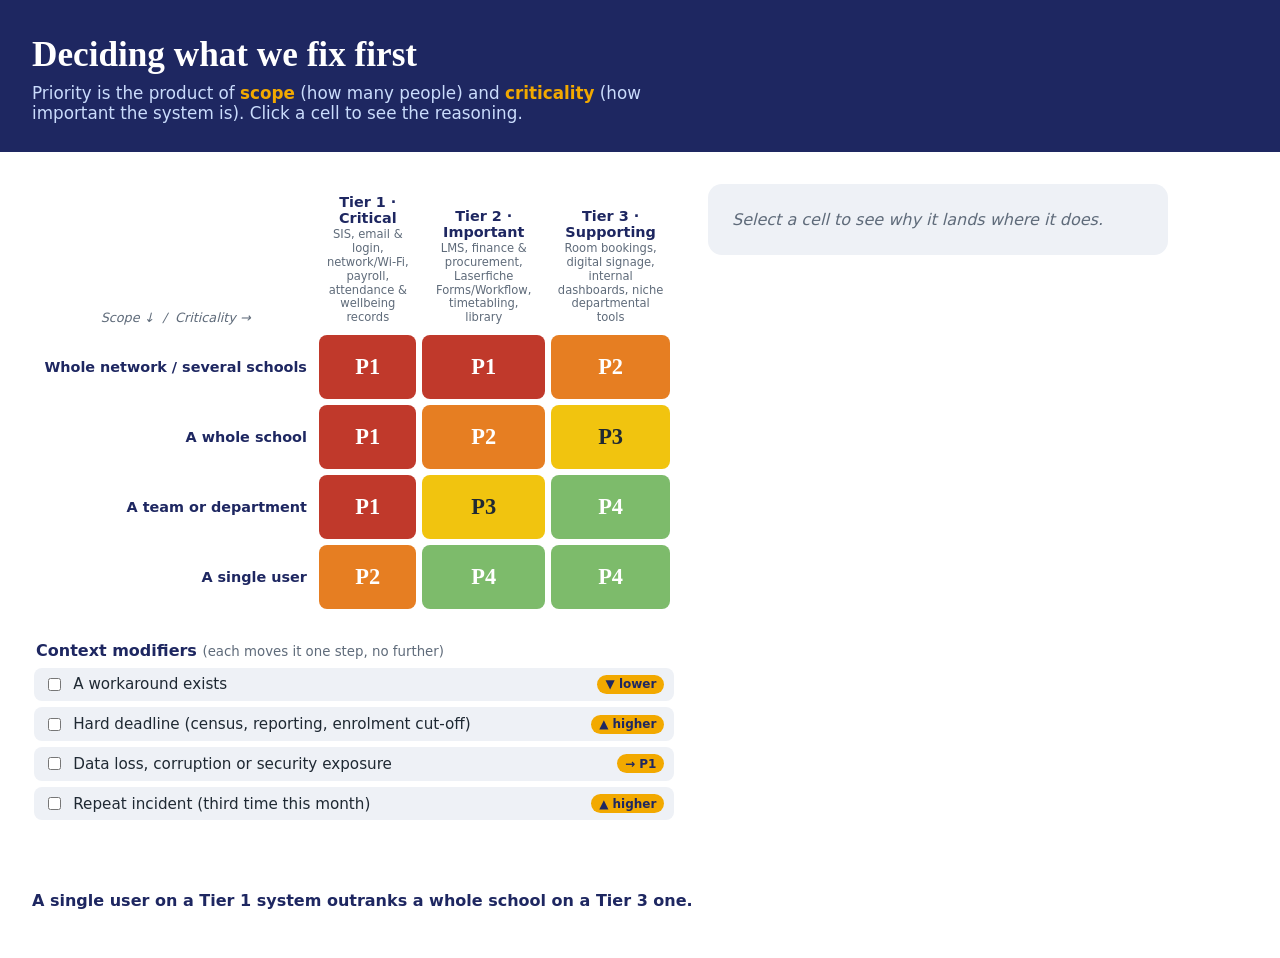
==== index.html @ 52412a42 "Add files via upload" ====
<!doctype html>
<html lang="en">
<head>
<meta charset="utf-8">
<meta name="viewport" content="width=device-width, initial-scale=1">
<title>Support Priority Matrix</title>
<style>
:root {
  --navy: #1e2761; --ink: #1f2933; --muted: #5f6b7a; --light: #eef1f6; --amber: #f2a900;
  --p1: #c0392b; --p2: #e67e22; --p3: #f1c40f; --p4: #7dbb6b;
}
* { box-sizing: border-box; }
body { margin: 0; font-family: Calibri, "Segoe UI", system-ui, sans-serif; color: var(--ink); background: #fff; }
header { background: var(--navy); color: #fff; padding: 2.2rem 2rem 1.8rem; }
h1 { font-family: Cambria, Georgia, serif; font-size: 2.2rem; margin: 0 0 .5rem; }
.lede { margin: 0; color: #cadcfc; max-width: 60ch; font-size: 1.05rem; }
.lede strong { color: var(--amber); }
main { display: grid; grid-template-columns: minmax(0, 1.4fr) minmax(300px, 1fr); gap: 2rem; padding: 2rem; max-width: 1200px; }
@media (max-width: 900px) { main { grid-template-columns: 1fr; } }

.matrix-wrap { min-width: 0; }
.table-scroll { overflow-x: auto; }
.matrix { border-collapse: separate; border-spacing: 6px; width: 100%; }
.matrix th { font-weight: 600; font-size: .9rem; color: var(--navy); text-align: left; padding: .25rem .4rem; }
.matrix thead th { vertical-align: bottom; text-align: center; }
.matrix .corner span { font-style: italic; font-weight: 400; color: var(--muted); font-size: .8rem; }
.tier-name { display: block; }
.tier-eg { display: block; font-weight: 400; font-size: .72rem; color: var(--muted); line-height: 1.2; margin-top: .15rem; }
.matrix tbody th { text-align: right; white-space: nowrap; }
.matrix td { padding: 0; }
.cell { width: 100%; height: 64px; border: 0; border-radius: 8px; font-family: Cambria, Georgia, serif; font-size: 1.4rem; font-weight: 700;
  color: #fff; cursor: pointer; transition: transform .1s, box-shadow .1s; }
.cell[data-p="P1"] { background: var(--p1); }
.cell[data-p="P2"] { background: var(--p2); }
.cell[data-p="P3"] { background: var(--p3); color: var(--ink); }
.cell[data-p="P4"] { background: var(--p4); }
.cell:hover { transform: translateY(-2px); box-shadow: 0 6px 14px rgba(0,0,0,.18); }
.cell.selected { outline: 4px solid var(--navy); outline-offset: 2px; }
.cell:focus-visible { outline: 4px solid var(--navy); outline-offset: 2px; }

.mods { margin-top: 1.6rem; border: 0; padding: 0; }
.mods legend { font-weight: 700; color: var(--navy); margin-bottom: .5rem; }
.mods legend small { font-weight: 400; color: var(--muted); }
.mods label { display: flex; align-items: center; gap: .6rem; padding: .45rem .6rem; border-radius: 8px; background: var(--light); margin-bottom: .4rem; cursor: pointer; font-size: .95rem; }
.mods label em { margin-left: auto; font-style: normal; font-size: .75rem; font-weight: 700; color: var(--navy); background: var(--amber); padding: .15rem .5rem; border-radius: 999px; white-space: nowrap; }

.panel { background: var(--light); border-radius: 14px; padding: 1.5rem; align-self: start; position: sticky; top: 1rem; }
.panel.empty .hint { color: var(--muted); font-style: italic; margin: 0; }
.badge { display: inline-flex; align-items: center; gap: .6rem; font-family: Cambria, Georgia, serif; font-size: 2rem; font-weight: 700; color: #fff; padding: .2rem 1rem; border-radius: 10px; }
.badge small { font-family: Calibri, sans-serif; font-size: 1rem; font-weight: 600; opacity: .9; }
.badge.P1 { background: var(--p1); } .badge.P2 { background: var(--p2); } .badge.P3 { background: var(--p3); color: var(--ink); } .badge.P4 { background: var(--p4); }
.panel h2 { font-family: Cambria, Georgia, serif; color: var(--navy); font-size: 1.15rem; margin: 1.2rem 0 .4rem; }
.panel p { margin: .3rem 0; line-height: 1.45; }
.axis { font-size: .9rem; color: var(--muted); }
.axis b { color: var(--ink); }
.steps { list-style: none; padding: 0; margin: 0; }
.steps li { padding: .5rem .7rem; border-left: 4px solid var(--navy); background: #fff; border-radius: 6px; margin-bottom: .45rem; font-size: .92rem; }
.steps li b { color: var(--navy); }
.steps li .arrow { float: right; font-weight: 700; }
.targets { display: grid; grid-template-columns: 1fr 1fr; gap: .5rem; font-size: .9rem; }
.targets div { background: #fff; border-radius: 6px; padding: .5rem .7rem; }
.targets div span { display: block; font-size: .72rem; color: var(--muted); text-transform: uppercase; letter-spacing: .05em; }
.targets .work { grid-column: 1 / -1; }
.check { margin-top: 1.2rem; padding: .8rem; background: #fff; border-radius: 8px; font-size: .9rem; border: 1px dashed var(--navy); }
footer { padding: 1rem 2rem 2rem; color: var(--navy); font-weight: 700; }
</style>
</head>
<body>
<header>
  <h1>Deciding what we fix first</h1>
  <p class="lede">Priority is the product of <strong>scope</strong> (how many people) and
    <strong>criticality</strong> (how important the system is). Click a cell to see the reasoning.</p>
</header>

<main>
  <section class="matrix-wrap">
    <div class="table-scroll">
      <table class="matrix" aria-label="Priority matrix">
        <thead><tr id="head-row"><th class="corner"><span>Scope &darr; &nbsp;/&nbsp; Criticality &rarr;</span></th></tr></thead>
        <tbody id="body-rows"></tbody>
      </table>
    </div>

    <fieldset class="mods">
      <legend>Context modifiers <small>(each moves it one step, no further)</small></legend>
      <div id="mod-list"></div>
    </fieldset>
  </section>

  <aside id="panel" class="panel empty">
    <p class="hint">Select a cell to see why it lands where it does.</p>
  </aside>
</main>

<footer>
  <p>A single user on a Tier&nbsp;1 system outranks a whole school on a Tier&nbsp;3 one.</p>
</footer>

<script>
/* ------------------------------------------------------------------ *
 * Content. Edit these to change the matrix — same shape as the
 * constants that used to live at the top of app.py.
 * ------------------------------------------------------------------ */
const SCOPES = [
  { id: "network", label: "Whole network / several schools",
    why: "Many schools are affected at once, so the impact multiplies and there is no local fallback." },
  { id: "school", label: "A whole school",
    why: "Every user at one site is affected; the school's day-to-day operation is disrupted." },
  { id: "team", label: "A team or department",
    why: "A functional group is blocked, but the rest of the school keeps running." },
  { id: "user", label: "A single user",
    why: "One person is affected. Scope alone does not make this urgent — the system's criticality decides." },
];

const TIERS = [
  { id: "t1", label: "Tier 1 · Critical",
    examples: "SIS, email & login, network/Wi-Fi, payroll, attendance & wellbeing records",
    why: "Teaching, safety or pay stops when this system is down. There is no acceptable workaround." },
  { id: "t2", label: "Tier 2 · Important",
    examples: "LMS, finance & procurement, Laserfiche Forms/Workflow, timetabling, library",
    why: "Work slows and backlogs build, but a short-term workaround keeps people going." },
  { id: "t3", label: "Tier 3 · Supporting",
    examples: "Room bookings, digital signage, internal dashboards, niche departmental tools",
    why: "Inconvenient, but people can wait or use another route without real cost." },
];

// rows = scopes (in order above), cols = tiers
const GRID = [
  ["P1", "P1", "P2"],
  ["P1", "P2", "P3"],
  ["P1", "P3", "P4"],
  ["P2", "P4", "P4"],
];

const PRIORITIES = {
  P1: { name: "Critical", respond: "15 min", update: "Every hour",
        work: "Drop everything, all hands, escalate to vendor immediately." },
  P2: { name: "High", respond: "1 hour", update: "Twice a day",
        work: "Same-day focus; pause project work if needed." },
  P3: { name: "Medium", respond: "4 hours", update: "At resolution",
        work: "Next in queue; fit around planned work." },
  P4: { name: "Low", respond: "1 business day", update: "At resolution",
        work: "Batch with similar requests; may be scheduled." },
};

// Cell-specific reasoning: why this combination lands where it does.
const REASONS = {
  "network|t1": "The most severe case: a critical system is down everywhere. Rolls, attendance, pay or logins stop across the whole organisation.",
  "network|t2": "An important system is down everywhere. Workarounds exist per site but the backlog compounds across every school, so it is treated as critical.",
  "network|t3": "Wide but shallow. Lots of people notice, nobody is blocked. Breadth alone lifts it to P2, not P1.",
  "school|t1":  "One site cannot operate. A whole school losing SIS, login or network is a P1 regardless of the other 17 being fine.",
  "school|t2":  "A school is slowed but not stopped. Worth same-day attention because the workaround gets painful at school scale.",
  "school|t3":  "Classic 'big group, low stakes'. A whole school sees the problem, but a supporting tool being down costs little. Head count does not make it urgent.",
  "team|t1":    "A department blocked on a critical system — e.g. the office cannot access attendance or pay. Small scope, but the function that stopped is essential.",
  "team|t2":    "A department is inconvenienced on an important system with a workaround. Genuine work, but it can wait a few hours.",
  "team|t3":    "A team missing a convenience tool. Low priority; schedule it.",
  "user|t1":    "One person, but on a system where their task cannot wait — the payroll officer on pay day, the receptionist doing attendance. Outranks a whole school on a Tier 3 tool.",
  "user|t2":    "One person slowed on an important system. A workaround almost always exists; low priority unless a modifier applies.",
  "user|t3":    "One person, supporting tool. The lowest-stakes combination on the board.",
};

const MODIFIERS = [
  { id: "workaround", label: "A workaround exists", delta: +1,
    why: "The person can keep working another way, so it is less urgent than it looks." },
  { id: "deadline", label: "Hard deadline (census, reporting, enrolment cut-off)", delta: -1,
    why: "A fixed external deadline turns a slow problem into a blocking one." },
  { id: "security", label: "Data loss, corruption or security exposure", delta: "P1",
    why: "Anything that risks losing or exposing data jumps the queue regardless of scope." },
  { id: "repeat", label: "Repeat incident (third time this month)", delta: -1,
    why: "Recurring failures indicate a problem record is needed, not another ticket." },
];

const ORDER = ["P1", "P2", "P3", "P4"];

/* ------------------------------------------------------------------ *
 * Scoring — a direct port of score() from app.py.
 * ------------------------------------------------------------------ */
function score(scopeId, tierId, modifierIds) {
  const r = SCOPES.findIndex(s => s.id === scopeId);
  const c = TIERS.findIndex(t => t.id === tierId);
  const base = GRID[r][c];
  const steps = [{ label: "Matrix result", priority: base, why: REASONS[scopeId + "|" + tierId] }];

  let idx = ORDER.indexOf(base);
  let forcedP1 = false;
  for (const m of MODIFIERS) {
    if (!modifierIds.includes(m.id)) continue;
    if (m.delta === "P1") {
      forcedP1 = true;
      steps.push({ label: m.label, priority: "P1", why: m.why });
    } else {
      // each modifier moves one step; clamped to the P1–P4 range
      idx = Math.max(0, Math.min(3, idx + m.delta));
      steps.push({ label: m.label, priority: ORDER[idx], why: m.why });
    }
  }
  const final = forcedP1 ? "P1" : ORDER[idx];
  return {
    base, final, steps,
    scope: SCOPES[r],
    tier: TIERS[c],
    targets: PRIORITIES[final],
  };
}

/* ------------------------------------------------------------------ *
 * Rendering
 * ------------------------------------------------------------------ */
function esc(s) {
  return String(s).replace(/[&<>"]/g, c => ({ "&": "&amp;", "<": "&lt;", ">": "&gt;", '"': "&quot;" }[c]));
}

const headRow = document.getElementById("head-row");
for (const t of TIERS) {
  const th = document.createElement("th");
  th.scope = "col";
  th.innerHTML = `<span class="tier-name">${esc(t.label)}</span><span class="tier-eg">${esc(t.examples)}</span>`;
  headRow.appendChild(th);
}

const bodyRows = document.getElementById("body-rows");
SCOPES.forEach((s, r) => {
  const tr = document.createElement("tr");
  const th = document.createElement("th");
  th.scope = "row";
  th.textContent = s.label;
  tr.appendChild(th);
  TIERS.forEach((t, c) => {
    const td = document.createElement("td");
    const b = document.createElement("button");
    b.className = "cell";
    b.dataset.scope = s.id;
    b.dataset.tier = t.id;
    b.dataset.p = GRID[r][c];
    b.setAttribute("aria-label", `${s.label}, ${t.label}`);
    b.textContent = GRID[r][c];
    td.appendChild(b);
    tr.appendChild(td);
  });
  bodyRows.appendChild(tr);
});

const modList = document.getElementById("mod-list");
for (const m of MODIFIERS) {
  const tag = m.delta === "P1" ? "&rarr; P1" : (m.delta > 0 ? "&#9660; lower" : "&#9650; higher");
  const label = document.createElement("label");
  label.innerHTML = `<input type="checkbox" name="mod" value="${esc(m.id)}">
    <span>${esc(m.label)}</span><em>${tag}</em>`;
  modList.appendChild(label);
}

/* ------------------------------------------------------------------ *
 * Interaction — same behaviour as the old app.js, minus the fetch.
 * ------------------------------------------------------------------ */
const panel = document.getElementById("panel");
const cells = document.querySelectorAll(".cell");
const mods = document.querySelectorAll('input[name="mod"]');
let selected = null;

function refresh() {
  if (!selected) return;
  const chosen = [...mods].filter(m => m.checked).map(m => m.value);
  const d = score(selected.dataset.scope, selected.dataset.tier, chosen);
  const changed = d.final !== d.base;
  panel.classList.remove("empty");
  panel.innerHTML = `
    <div class="badge ${d.final}">${d.final} <small>${esc(d.targets.name)}</small></div>
    ${changed ? `<p class="axis">Matrix said <b>${d.base}</b>; modifiers moved it to <b>${d.final}</b>.</p>` : ""}
    <h2>Why</h2>
    <p class="axis"><b>Scope:</b> ${esc(d.scope.label)} — ${esc(d.scope.why)}</p>
    <p class="axis"><b>Criticality:</b> ${esc(d.tier.label)} — ${esc(d.tier.why)}</p>
    <ul class="steps">
      ${d.steps.map(s => `<li><span class="arrow">${s.priority}</span><b>${esc(s.label)}</b><br>${esc(s.why)}</li>`).join("")}
    </ul>
    <h2>What ${d.final} commits us to</h2>
    <div class="targets">
      <div><span>Respond</span>${esc(d.targets.respond)}</div>
      <div><span>Update people</span>${esc(d.targets.update)}</div>
      <div class="work"><span>Work pattern</span>${esc(d.targets.work)}</div>
    </div>
    <div class="check"><b>Sanity check:</b> if the reasoning above doesn't match the ticket in front of you,
      the scope or tier is probably wrong — re-check those before overriding the priority.</div>`;
}

cells.forEach(c => c.addEventListener("click", () => {
  cells.forEach(x => x.classList.remove("selected"));
  c.classList.add("selected");
  selected = c;
  refresh();
}));
mods.forEach(m => m.addEventListener("change", refresh));
</script>
</body>
</html>
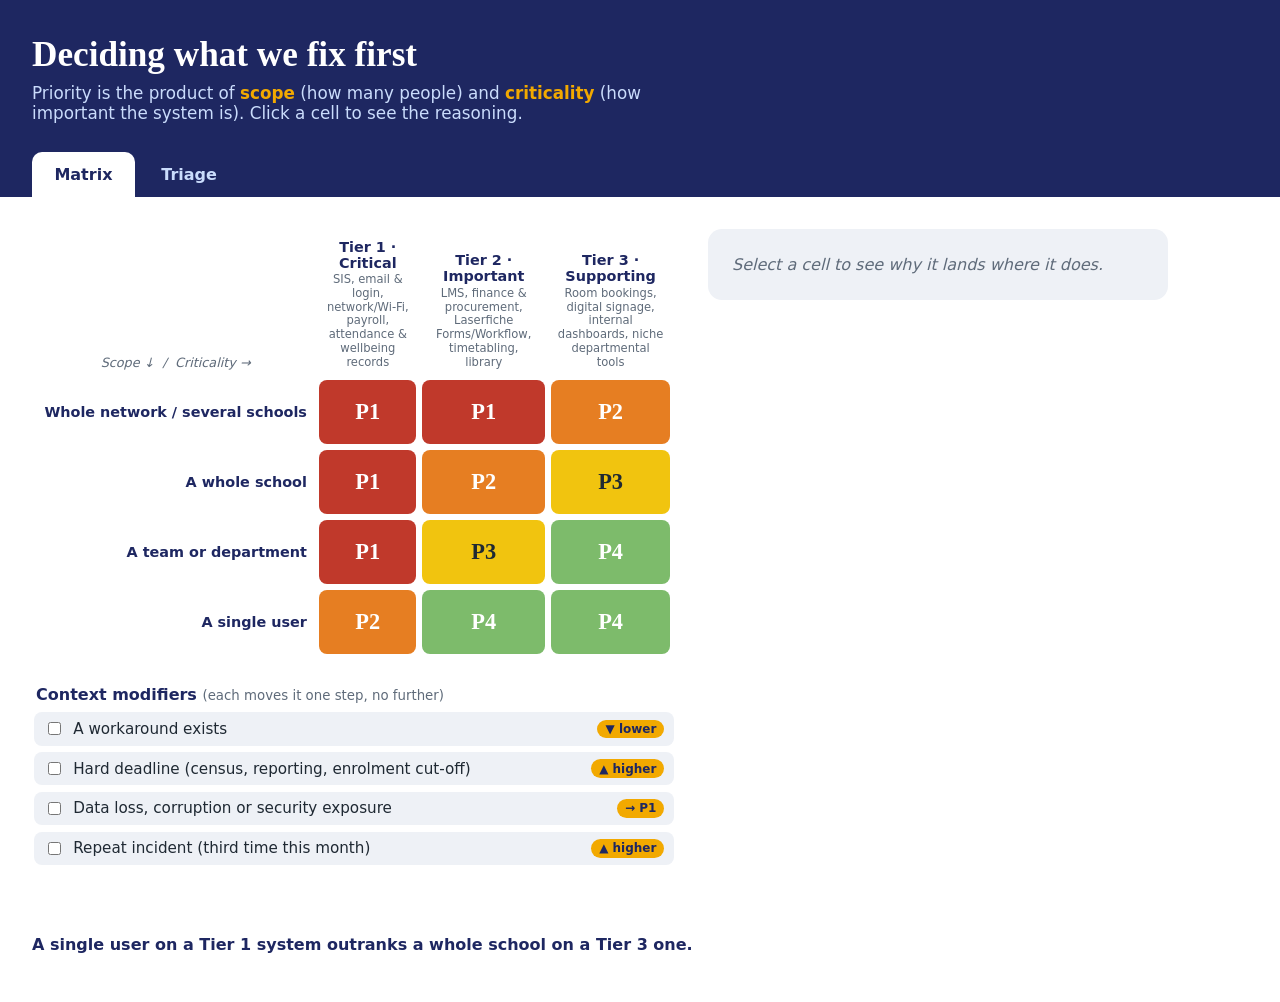
==== commit 3e5929ab: "Add files via upload" ====
--- a/index.html
+++ b/index.html
@@ -15,8 +15,20 @@
 h1 { font-family: Cambria, Georgia, serif; font-size: 2.2rem; margin: 0 0 .5rem; }
 .lede { margin: 0; color: #cadcfc; max-width: 60ch; font-size: 1.05rem; }
 .lede strong { color: var(--amber); }
-main { display: grid; grid-template-columns: minmax(0, 1.4fr) minmax(300px, 1fr); gap: 2rem; padding: 2rem; max-width: 1200px; }
-@media (max-width: 900px) { main { grid-template-columns: 1fr; } }
+
+/* --- tabs --------------------------------------------------------- */
+.tabs { display: flex; gap: .25rem; padding: 0 2rem; background: var(--navy); }
+.tab { appearance: none; border: 0; background: transparent; color: #cadcfc; cursor: pointer;
+  font-family: Calibri, "Segoe UI", system-ui, sans-serif; font-size: 1rem; font-weight: 600;
+  padding: .8rem 1.4rem; border-radius: 10px 10px 0 0; transition: background .15s, color .15s; }
+.tab:hover { background: rgba(255,255,255,.12); color: #fff; }
+.tab[aria-selected="true"] { background: #fff; color: var(--navy); }
+.tab:focus-visible { outline: 3px solid var(--amber); outline-offset: -3px; }
+.tabpanel[hidden] { display: none; }
+
+main { padding: 2rem; max-width: 1200px; }
+.matrix-layout { display: grid; grid-template-columns: minmax(0, 1.4fr) minmax(300px, 1fr); gap: 2rem; }
+@media (max-width: 900px) { .matrix-layout { grid-template-columns: 1fr; } }
 
 .matrix-wrap { min-width: 0; }
 .table-scroll { overflow-x: auto; }
@@ -63,6 +75,65 @@
 .targets .work { grid-column: 1 / -1; }
 .check { margin-top: 1.2rem; padding: .8rem; background: #fff; border-radius: 8px; font-size: .9rem; border: 1px dashed var(--navy); }
 footer { padding: 1rem 2rem 2rem; color: var(--navy); font-weight: 700; }
+
+/* --- triage tab --------------------------------------------------- */
+.triage { max-width: 820px; }
+
+/* the request box: grows and reddens as answers come in */
+.req { border-radius: 14px; color: #fff; padding: 1.1rem 1.4rem; min-height: 92px;
+  display: flex; flex-direction: column; justify-content: center;
+  background: hsl(215, 72%, 42%);
+  box-shadow: 0 6px 18px rgba(0,0,0,.16);
+  transition: min-height .55s cubic-bezier(.34, 1.32, .64, 1),
+              padding .55s cubic-bezier(.34, 1.32, .64, 1),
+              background-color .55s ease,
+              box-shadow .55s ease;
+  will-change: min-height, padding, background-color; }
+.req-tag { font-size: .7rem; text-transform: uppercase; letter-spacing: .12em; opacity: .85; font-weight: 700; }
+.req-text { font-family: Cambria, Georgia, serif; font-weight: 700; margin: .35rem 0 0; line-height: 1.2;
+  font-size: 1.15rem; text-shadow: 0 1px 2px rgba(0,0,0,.25);
+  transition: font-size .55s cubic-bezier(.34, 1.32, .64, 1); }
+.req-meta { margin-top: .55rem; font-size: .85rem; font-weight: 600; opacity: .95;
+  display: flex; align-items: center; gap: .6rem; flex-wrap: wrap; }
+.req-band { background: rgba(255,255,255,.22); padding: .18rem .7rem; border-radius: 999px; }
+.req.bump { animation: bump .45s cubic-bezier(.34, 1.4, .64, 1); }
+@keyframes bump { 0% { transform: scale(1); } 35% { transform: scale(1.025); } 100% { transform: scale(1); } }
+
+/* progressive question rows */
+.trow { display: grid; grid-template-rows: 0fr; opacity: 0;
+  transition: grid-template-rows .45s cubic-bezier(.4, 0, .2, 1), opacity .35s ease .1s; }
+.trow.revealed { grid-template-rows: 1fr; opacity: 1; }
+.trow-clip { overflow: hidden; min-height: 0; }
+.trow-body { border-top: 2px solid #d7dded; padding: 1.15rem 0;
+  display: grid; grid-template-columns: minmax(150px, 210px) 1fr; gap: 1.4rem; align-items: center; }
+@media (max-width: 640px) { .trow-body { grid-template-columns: 1fr; gap: .7rem; } }
+.tq { font-weight: 700; color: var(--navy); font-size: 1rem; }
+.topts { display: flex; flex-wrap: wrap; gap: .5rem; }
+.opt { appearance: none; border: 2px solid #d7dded; background: #fff; color: var(--ink);
+  font-family: Calibri, "Segoe UI", system-ui, sans-serif; font-size: .92rem; font-weight: 600;
+  padding: .5rem .9rem; border-radius: 999px; cursor: pointer;
+  transition: background .15s, border-color .15s, color .15s, transform .1s; }
+.opt:hover { border-color: var(--navy); transform: translateY(-1px); }
+.opt[aria-pressed="true"] { background: var(--navy); border-color: var(--navy); color: #fff; }
+.opt:focus-visible { outline: 3px solid var(--amber); outline-offset: 2px; }
+
+.triage-foot { margin-top: 1.4rem; display: grid; grid-template-rows: 0fr; opacity: 0;
+  transition: grid-template-rows .45s cubic-bezier(.4, 0, .2, 1), opacity .35s ease .1s; }
+.triage-foot.revealed { grid-template-rows: 1fr; opacity: 1; }
+.triage-foot-clip { overflow: hidden; min-height: 0; }
+.why-list { list-style: none; padding: 0; margin: 0 0 1rem; }
+.why-list li { background: var(--light); border-left: 4px solid var(--navy); border-radius: 6px;
+  padding: .5rem .7rem; margin-bottom: .4rem; font-size: .9rem; }
+.why-list li b { color: var(--navy); }
+.reset { appearance: none; border: 2px solid var(--navy); background: #fff; color: var(--navy);
+  font-family: Calibri, "Segoe UI", system-ui, sans-serif; font-weight: 700; font-size: .9rem;
+  padding: .5rem 1.1rem; border-radius: 999px; cursor: pointer; }
+.reset:hover { background: var(--navy); color: #fff; }
+
+@media (prefers-reduced-motion: reduce) {
+  .req, .req-text, .trow, .triage-foot { transition-duration: .01ms; }
+  .req.bump { animation: none; }
+}
 </style>
 </head>
 <body>
@@ -72,7 +143,16 @@
     <strong>criticality</strong> (how important the system is). Click a cell to see the reasoning.</p>
 </header>
 
+<nav class="tabs" role="tablist" aria-label="Views">
+  <button class="tab" role="tab" id="tab-btn-matrix" data-tab="matrix"
+          aria-selected="true" aria-controls="panel-matrix">Matrix</button>
+  <button class="tab" role="tab" id="tab-btn-triage" data-tab="triage"
+          aria-selected="false" aria-controls="panel-triage">Triage</button>
+</nav>
+
 <main>
+<div class="tabpanel" id="panel-matrix" role="tabpanel" aria-labelledby="tab-btn-matrix">
+<div class="matrix-layout">
   <section class="matrix-wrap">
     <div class="table-scroll">
       <table class="matrix" aria-label="Priority matrix">
@@ -90,10 +170,34 @@
   <aside id="panel" class="panel empty">
     <p class="hint">Select a cell to see why it lands where it does.</p>
   </aside>
+</div><!-- /.matrix-layout -->
+</div><!-- /#panel-matrix -->
+
+<div class="tabpanel triage" id="panel-triage" role="tabpanel" aria-labelledby="tab-btn-triage" hidden>
+  <div class="req" id="req-box">
+    <span class="req-tag">Request</span>
+    <p class="req-text" id="req-text">My program doesn't work</p>
+    <div class="req-meta">
+      <span class="req-band" id="req-band">Awaiting triage</span>
+      <span id="req-note">Answer the questions below to size this request.</span>
+    </div>
+  </div>
+
+  <div id="trows" aria-live="polite"></div>
+
+  <div class="triage-foot" id="triage-foot">
+    <div class="triage-foot-clip">
+      <div>
+        <ul class="why-list" id="why-list"></ul>
+        <button class="reset" id="reset-btn" type="button">Start again</button>
+      </div>
+    </div>
+  </div>
+</div><!-- /#panel-triage -->
 </main>
 
 <footer>
-  <p>A single user on a Tier&nbsp;1 system outranks a whole school on a Tier&nbsp;3 one.</p>
+  <p id="foot-text">A single user on a Tier&nbsp;1 system outranks a whole school on a Tier&nbsp;3 one.</p>
 </footer>
 
 <script>
@@ -289,6 +393,179 @@
   refresh();
 }));
 mods.forEach(m => m.addEventListener("change", refresh));
+
+/* ================================================================== *
+ * TRIAGE TAB
+ *
+ * Each answer carries a weight. They add up, and the total drives both
+ * the colour (blue = low, red = high) and the size of the request box.
+ * Change the `w` values below to re-tune the triage — nothing else
+ * needs editing; MAX_SCORE is worked out from them automatically.
+ * ================================================================== */
+const QUESTIONS = [
+  {
+    id: "error",
+    q: "What is the error?",
+    options: [
+      { id: "complete", label: "Not working completely", w: 3,
+        why: "Nothing works, so there is no way to carry on. This is the heaviest single factor." },
+      { id: "desired", label: "Not working as desired", w: 1,
+        why: "It runs, just not the way it should. Annoying, but work continues." },
+      { id: "feature", label: "New feature", w: 0,
+        why: "Nothing is broken — this is an improvement, so it queues behind real faults." },
+    ],
+  },
+  {
+    id: "who",
+    q: "Who can fix it?",
+    options: [
+      { id: "us", label: "Us", w: 0,
+        why: "We control the fix, so work can start as soon as it reaches the front of the queue." },
+      { id: "third", label: "3rd Party", w: 1,
+        why: "A vendor adds lead time we do not control, so it has to be raised earlier to land on the same date." },
+    ],
+  },
+  {
+    id: "when",
+    q: "When do you need this by?",
+    options: [
+      { id: "now", label: "Immediately", w: 3, why: "Work is stopped right now and every hour counts." },
+      { id: "week", label: "This week", w: 2, why: "There is a real deadline, but a little room to schedule around it." },
+      { id: "month", label: "This month", w: 1, why: "Enough runway to fit this into planned work." },
+      { id: "later", label: "Later", w: 0, why: "No date pressure — this can be batched with similar requests." },
+    ],
+  },
+];
+
+// Highest reachable total, derived from the weights above.
+const MAX_SCORE = QUESTIONS.reduce((sum, q) => sum + Math.max(...q.options.map(o => o.w)), 0);
+
+const BANDS = [
+  { min: 6, name: "Critical", note: "Drop everything — this needs attention now." },
+  { min: 4, name: "High",     note: "Same-day focus; pause project work if needed." },
+  { min: 2, name: "Medium",   note: "Next in the queue; fit around planned work." },
+  { min: 0, name: "Low",      note: "Batch with similar requests; may be scheduled." },
+];
+
+const answers = {};                       // questionId -> optionId
+const reqBox   = document.getElementById("req-box");
+const reqText  = document.getElementById("req-text");
+const reqBand  = document.getElementById("req-band");
+const reqNote  = document.getElementById("req-note");
+const trows    = document.getElementById("trows");
+const triageFoot = document.getElementById("triage-foot");
+const whyList  = document.getElementById("why-list");
+
+// Build one row per question. All start hidden except the first.
+QUESTIONS.forEach((q, i) => {
+  const row = document.createElement("div");
+  row.className = "trow";
+  row.dataset.step = String(i);
+
+  const opts = q.options.map(o =>
+    `<button class="opt" type="button" data-q="${esc(q.id)}" data-o="${esc(o.id)}"
+             aria-pressed="false">${esc(o.label)}</button>`).join("");
+
+  row.innerHTML = `<div class="trow-clip"><div class="trow-body">
+      <div class="tq">${esc(q.q)}</div>
+      <div class="topts">${opts}</div>
+    </div></div>`;
+  trows.appendChild(row);
+});
+
+const rows = [...trows.querySelectorAll(".trow")];
+rows[0].classList.add("revealed");
+
+function scoreTriage() {
+  let total = 0;
+  const reasons = [];
+  for (const q of QUESTIONS) {
+    const picked = answers[q.id];
+    if (!picked) continue;
+    const o = q.options.find(x => x.id === picked);
+    total += o.w;
+    reasons.push({ q: q.q, label: o.label, why: o.why });
+  }
+  return { total, reasons };
+}
+
+function paint() {
+  const { total, reasons } = scoreTriage();
+  const answered = reasons.length;
+  const ratio = MAX_SCORE ? total / MAX_SCORE : 0;
+
+  // Colour: hue sweeps 215 (blue) down to 0 (red) as the score climbs.
+  const hue = 215 * (1 - ratio);
+  reqBox.style.backgroundColor = `hsl(${hue.toFixed(0)}, 72%, 42%)`;
+
+  // Size: the box grows with priority.
+  reqBox.style.minHeight = `${92 + ratio * 108}px`;
+  reqBox.style.padding   = `${1.1 + ratio * 0.9}rem ${1.4 + ratio * 0.6}rem`;
+  reqText.style.fontSize = `${1.15 + ratio * 1.05}rem`;
+  reqBox.style.boxShadow = `0 ${6 + ratio * 10}px ${18 + ratio * 20}px rgba(0,0,0,${(0.16 + ratio * 0.16).toFixed(2)})`;
+
+  if (answered === 0) {
+    reqBand.textContent = "Awaiting triage";
+    reqNote.textContent = "Answer the questions below to size this request.";
+  } else {
+    const band = BANDS.find(b => total >= b.min);
+    reqBand.textContent = `${band.name} · ${total}/${MAX_SCORE}`;
+    reqNote.textContent = answered < QUESTIONS.length
+      ? `${answered} of ${QUESTIONS.length} answered — keep going.`
+      : band.note;
+  }
+
+  // Little pop each time the box changes.
+  reqBox.classList.remove("bump");
+  void reqBox.offsetWidth;          // restart the animation
+  reqBox.classList.add("bump");
+
+  whyList.innerHTML = reasons.map(r =>
+    `<li><b>${esc(r.q)}</b> ${esc(r.label)}<br>${esc(r.why)}</li>`).join("");
+  triageFoot.classList.toggle("revealed", answered > 0);
+}
+
+trows.addEventListener("click", e => {
+  const btn = e.target.closest(".opt");
+  if (!btn) return;
+  const qId = btn.dataset.q;
+  answers[qId] = btn.dataset.o;
+
+  // Only one answer per question stays selected.
+  trows.querySelectorAll(`.opt[data-q="${qId}"]`)
+       .forEach(b => b.setAttribute("aria-pressed", String(b === btn)));
+
+  // Reveal the next question once this one is answered.
+  const step = QUESTIONS.findIndex(q => q.id === qId);
+  if (rows[step + 1]) rows[step + 1].classList.add("revealed");
+
+  paint();
+});
+
+document.getElementById("reset-btn").addEventListener("click", () => {
+  for (const k of Object.keys(answers)) delete answers[k];
+  trows.querySelectorAll(".opt").forEach(b => b.setAttribute("aria-pressed", "false"));
+  rows.forEach((r, i) => r.classList.toggle("revealed", i === 0));
+  paint();
+});
+
+/* ------------------------------------------------------------------ *
+ * Tabs
+ * ------------------------------------------------------------------ */
+const FOOT = {
+  matrix: "A single user on a Tier&nbsp;1 system outranks a whole school on a Tier&nbsp;3 one.",
+  triage: "Three questions, one number. The box only gets big when the answers earn it.",
+};
+const tabBtns = document.querySelectorAll(".tab");
+tabBtns.forEach(btn => btn.addEventListener("click", () => {
+  const name = btn.dataset.tab;
+  tabBtns.forEach(b => b.setAttribute("aria-selected", String(b === btn)));
+  document.getElementById("panel-matrix").hidden = name !== "matrix";
+  document.getElementById("panel-triage").hidden = name !== "triage";
+  document.getElementById("foot-text").innerHTML = FOOT[name];
+}));
+
+paint();
 </script>
 </body>
 </html>
